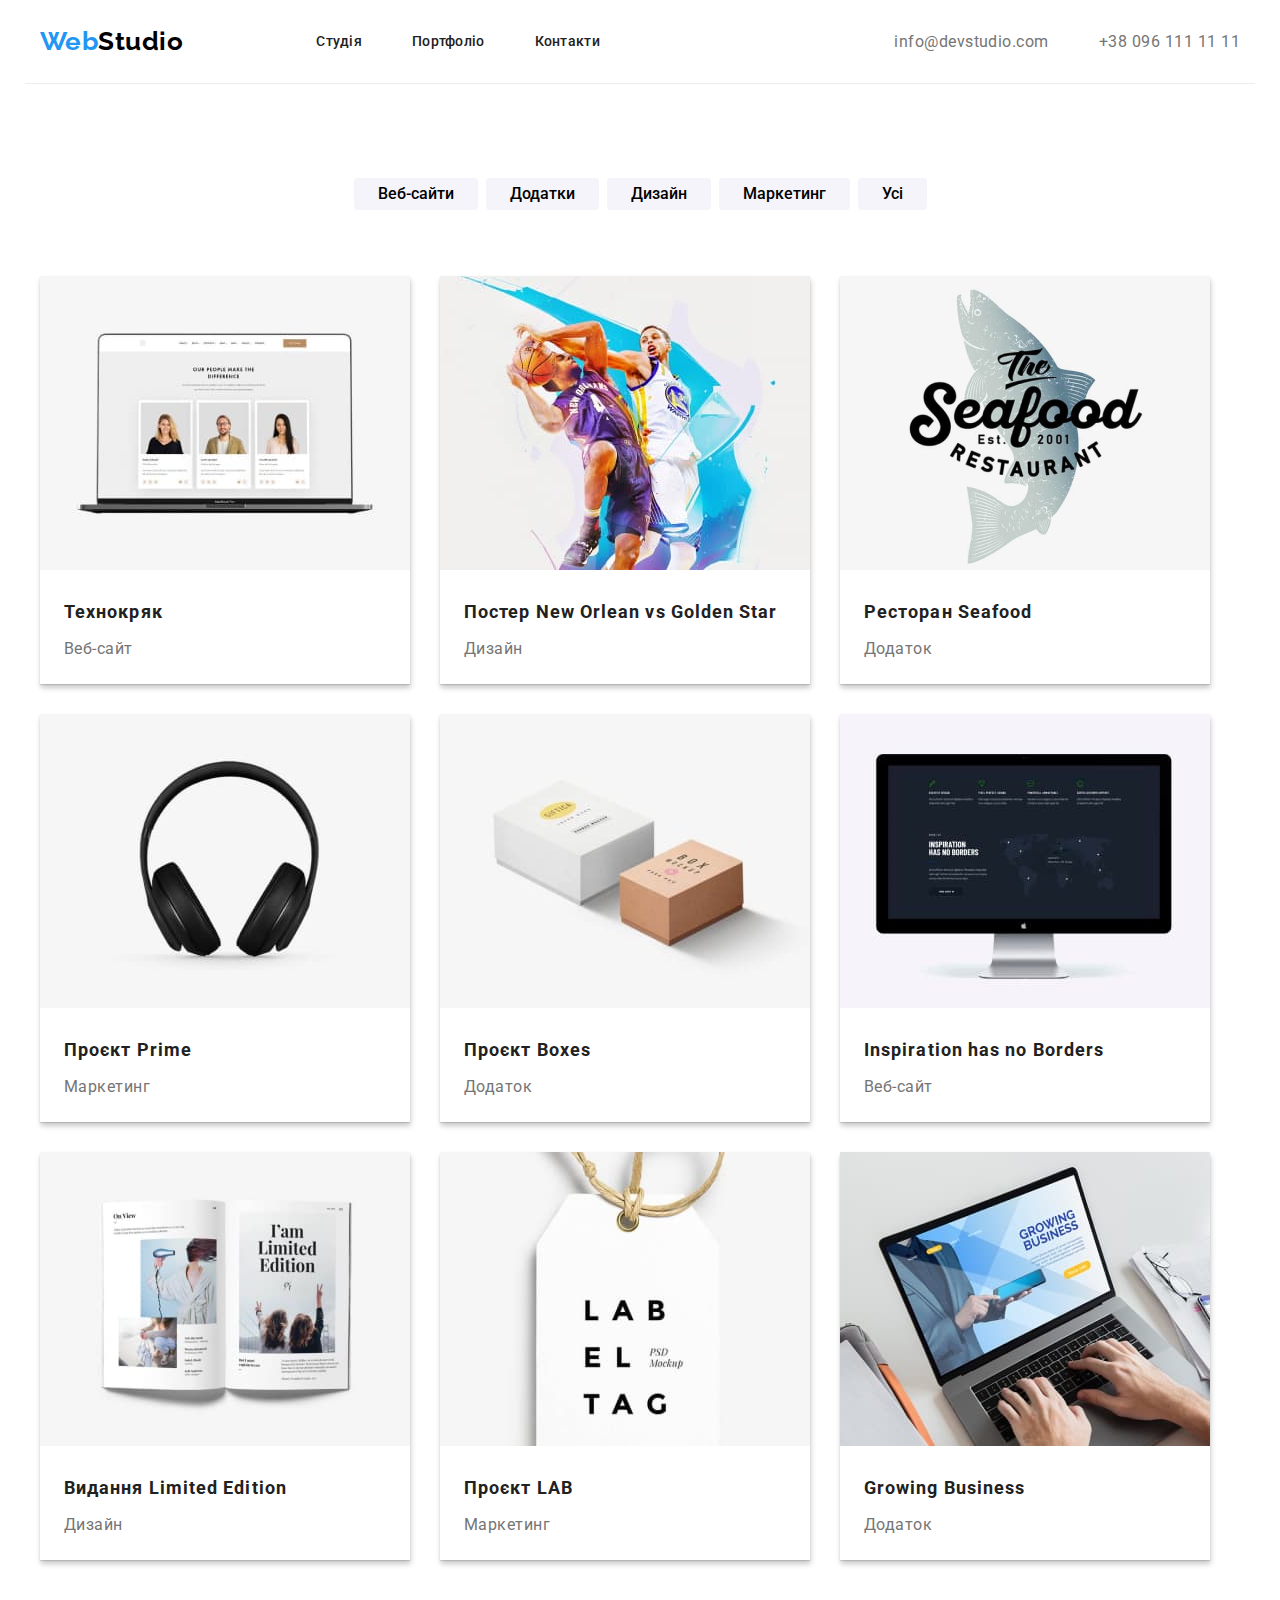
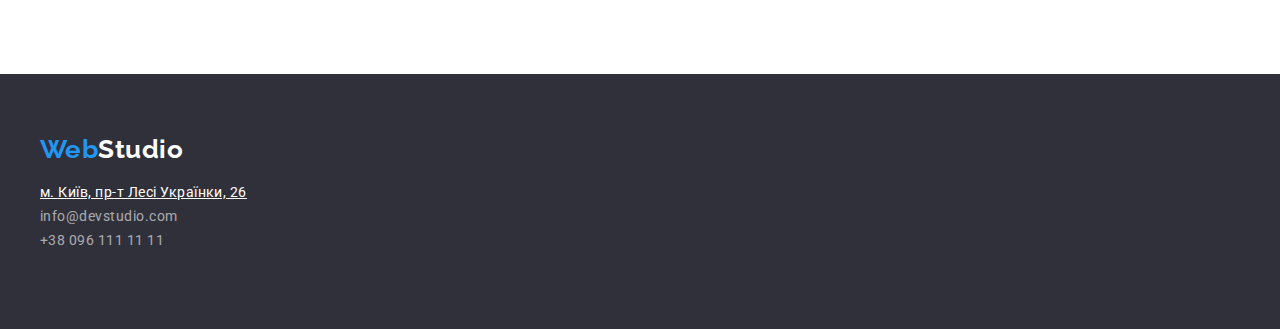
==== portfolio.html @ 69d50f52 "ДЗ" ====
<!DOCTYPE html>
<html lang="uk">
<head>
    <meta charset="UTF-8">
    <meta http-equiv="X-UA-Compatible" content="IE=edge">
    <meta name="viewport" content="width=device-width, initial-scale=1.0">
    <title>Портфоліо</title>
    <link rel="stylesheet" href="./css/style.css">
    <link rel="preconnect" href="https://fonts.googleapis.com">
    <link rel="preconnect" href="https://fonts.gstatic.com" crossorigin>
    <link href="https://fonts.googleapis.com/css2?family=Raleway:wght@700&family=Roboto:wght@400;500;700;900&display=swap"
        rel="stylesheet">
</head>
<body>
    <header class="page-header container">
    
        <nav>
            <div class="main-nav">
                <a href="./index.html" class="logo">
                    <p><span class="logo-web">Web</span>Studio</p>
                </a>
    
                <ul class="site-nav">
                    <li><a href="./index.html" class="link">Студія</a></li>
                    <li><a href="./portfolio.html" class="link">Портфоліо</a></li>
                    <li><a href="" class="link">Контакти</a></li>
                </ul>
            </div>
        </nav>
        <ul class="header-contact">
            <li class="item"><a href="mailto:info@devstudio.com" class="link-contact">info@devstudio.com</a></li>
            <li class="item"><a href="tel:+380961111111" class="link-contact">+38 096 111 11 11</a></li>
        </ul>
            
    </header>


    <main>
        <ul class="portfolio-filter container">
            <li class="items"><BUtton type="button" class="button-filter">Веб-сайти</BUtton></li>
            <li class="items"><BUtton type="button" class="button-filter">Додатки</BUtton></li>
            <li class="items"><BUtton type="button" class="button-filter">Дизайн</BUtton></li>
            <li class="items"><BUtton type="button" class="button-filter">Маркетинг</BUtton></li>
            <li class="items"><BUtton type="button" class="button-filter">Усі</BUtton></li>
        </ul>
        <section class="section-portfolio">
        <ul class="portfolio-list container">
            <li class="items">
                <img src="/images/tehnocryac.jpg" alt="" width="370">
                <h2 class="portfolio-title">Технокряк</h2>
                <p class="portfolio-direction">Веб-сайт</p>
            </li>
            <li class="items">
                <img src="./images/poster.jpg" alt="" width="370">
                <h2 class="portfolio-title">Постер New Orlean vs Golden Star</h2>
                <p class="portfolio-direction">Дизайн</p>
            </li>
            <li class="items">
                <img src="./images/restoran.jpg" alt="" width="370">
                <h2 class="portfolio-title">Ресторан Seafood</h2>
                <p class="portfolio-direction">Додаток</p>
            </li>
            <li class="items">
                <img src="./images/prime.jpg" alt="" width="370">
                <h2 class="portfolio-title">Проєкт Prime</h2>
                <p class="portfolio-direction">Маркетинг</p>
            </li>
            <li class="items">
                <img src="./images/boxes.jpg" alt="" width="370">
                <h2 class="portfolio-title">Проєкт Boxes</h2>
                <p class="portfolio-direction">Додаток</p>
            </li>
            <li class="items">
                <img src="./images/borders.jpg" alt="" width="370">
                <h2 class="portfolio-title">Inspiration has no Borders</h2>
                <p class="portfolio-direction">Веб-сайт</p>
            </li>
            <li class="items">
                <img src="./images/limited.jpg" alt="" width="370">
                <h2 class="portfolio-title">Видання Limited Edition</h2>
                <p class="portfolio-direction">Дизайн</p>
            </li>
            <li class="items">
                <img src="./images/lab.jpg" alt="" width="370">
                <h2 class="portfolio-title">Проєкт LAB</h2>
                <p class="portfolio-direction">Маркетинг</p>
            </li>
            <li class="items">
                <img src="./images/gruwing.jpg" alt="" width="370">
                <h2 class="portfolio-title">Growing Business</h2>
                <p class="portfolio-direction">Додаток</p>
            </li>
        </ul>
        </section>
    </main>
    <footer class="footer">
        <div class="container">
            <a href="./index.html" class="footer-logo"><span class="logo-web">Web</span>Studio</a>
            <address>
                <ul class="footer-contact">
                    <li><a href="https://goo.gl/maps/kA798qE1cDonrKTo9" class="footer-address" target="_blank"
                            rel="noreferrer noopener">м. Київ, пр-т Лесі Українки, 26</a></li>
                    <li class=" "><a href="mailto:info@devstudio.com" class="item">info@devstudio.com</a></li>
                    <li class=" "> <a href="tel:+380961111111" class="item">+38 096 111 11 11</a></li>
                </ul>
            </address>
        </div>
    </footer>
</html>
---- css/style.css ----
/* 000000 */
/* 2196F3 акцент*/
/* 212121 Заголовок */
/* 757575 Текск*/
ul {
    list-style: none;
}
:root{
    --primary-text-color: #757575;
    --title-text-color: #212121;
    --accent-text-color: #2196F3;
}
body{
    font-family: Roboto, sans-serif;
    letter-spacing: 0.03em;
    color: var(--title-text-color);
    margin: 0;
}

.container{
    width: 1200px;
    margin-left: auto;
    margin-right: auto;
    padding-left: 15px;
    padding-right: 15px;
    /* background-color: skyblue; */
}
.main-nav{
    display: flex;
    align-items: center;
}
.site-nav .link{
    font-weight: 500;
    font-size: 14px;
    line-height: 0.9;
    letter-spacing: 0.02em;
    color: var(--title-text-color);
    padding-top: 32px;
    padding-bottom: 32px;
    display: block;
    text-decoration: none;
    /* background-color: tan; */
    
}
.site-nav .link:not(last-child) {
    margin-right: 50px;

}
.site-nav .link:hover, .site-nav .link:focus {
    color: #2196F3;
}
.site-nav{
    display: flex;
    margin-left: 93px;

    margin-top: 0;
    margin-bottom: 0;
    
}
.page-header{
    display: flex;
    align-items: center;
    border-bottom: 1px solid #ECECEC;
    text-decoration: none;
}
.page-header .logo{
    color: #000000;

    font-family: Raleway, sans-serif;

    font-weight: 700;
    font-size: 26px;
    line-height: 1.2;

    text-decoration: none;

}
.logo-web{
color: var(--accent-text-color);

}
.header-contact{
    display: flex;
    margin-left: auto;
    
}
.header-contact .item:first-child{
    margin-right: 50px;
    
}
.header-contact .link-contact{
    color: var(--primary-text-color);

    text-decoration: none;
}
.header-contact .link-contact:hover,.header-contact .link-contact:focus {
    color: var(--accent-text-color);
}


.hero-title{
    color: #fff;

    font-weight: 900;
    font-size: 44px;
    line-height: 1.36;

    letter-spacing: 0.06em;
    text-transform: uppercase;

    margin-top: 0;
    margin-bottom: 30px;
    padding-top: 200px;
}
.hero{
    background: #2F303A;
    text-align: center;
    margin-bottom: 94px;
}

.hero-button{
    background:var(--accent-text-color);
    color: #fff;
    font-family: Roboto, sans-serif;
    font-weight: 700;
    font-size: 16px;
    line-height: 1.88;
    letter-spacing: 0.06em;
    border-radius: 4px;
    border-color: transparent;
    cursor: pointer;

    text-align: center;
    padding: 10px 32px;
    margin-bottom: 200px;
}
/* Нужно не отображать*/
.predominantly{
    /* list-style: none; */
    display: flex;
    margin: 0;
    padding-left: 0;
    margin-bottom: 94px;

}
.predominantly-title{
    display: none;
    list-style: none;
    position: absolute;
    clip: rect(0 0 0 0);
    width: 1px;
    height: 1px;
    margin: -1px;
}
.predominantly-item:not(:last-child){
    margin-right: 30px;
}
.secondary-title{
/* color: var(--title-text-color); */

font-size: 14px;
line-height: 1.15;
text-transform: uppercase;
margin-top: 0;
margin-bottom: 10px;

}
.secondary-text{
    color: var(--primary-text-color);


    font-size: 14px;
    line-height: 1.7;

    margin-bottom: 0;
    margin-top: 0;
}
.section-title {
    font-weight: 700;
    font-size: 36px;
    line-height: 42px;

    color: #212121;

    text-align: center;
    margin: 0 0 50px 0;
}
.galery{
    margin-bottom: 94px;
    padding-left: 0;
    display: flex;
    justify-content: space-between;
}
.section-team-title{
    padding-top: 94px;
}
.team-img{
    margin-bottom: 30px;
    padding-left: 0;
    display: flex;
    /* flex-wrap: wrap; */
    /* width: 270px; */
    margin-right: 0;
    /* background-color: aquamarine; */
    justify-content: space-between;
}

.team-img .item:not(:last-child){
    margin-right: 30px;

}
.team-title{
    /* color: var(--title-text-color); */

    font-weight: 500;
    font-size: 16px;
    line-height: 1.2;

    margin-bottom: 10px;
    text-align: center;


    
}
.team-text{
    color: var(--primary-text-color);


    font-size: 16px;
    line-height: 1.2;
    margin-top: 0;
    margin-bottom: 124px;

    text-align: center;
}

/* Футер */

.footer{
    background: #2F303A;
    padding-top: 60px;
    padding-bottom: 60px;
}
.footer-logo{
    font-family: Raleway, sans-serif;
    text-decoration: none;

    color: #fff;

    font-weight: 700;
    font-size: 26px;
    line-height: 1.2;

    margin-top: 0;
    margin-bottom: 20px;
}
.footer-contact{
    padding-left: 0;
}
.footer-address{
    color: #fff;


    font-size: 14px;
    line-height: 1.71;
    font-style: normal;



}
.footer-contact .item{
    color: rgba(255, 255, 255, 0.6);
    text-decoration: none;
    font-style: normal;

    font-size: 14px;
    line-height: 1.71;


}
.footer-contact .item:hover{
    color: var(--accent-text-color);

}


/* Портфолио */

.portfolio-filter{
    margin-top: 94px;

    display: flex;
    justify-content: center;
}
.portfolio-filter .items:not(:last-child){
    margin-right: 8px;
    margin-bottom: 50px;
}
.section-portfolio{
    margin-bottom: 94px;
}
.portfolio-title{
    /* color: var(--title-text-color); */
    font-weight: 700;
    font-size: 18px;
    line-height: 2;
    letter-spacing: 0.06em;
    margin: 20px 0 4px 24px;
}
.portfolio-direction{
    color: var(--primary-text-color);
    font-size: 16px;
    line-height: 1.87;
    margin-bottom: 20px;
    margin-top: 0;
    margin-left: 24px;
}
.button-filter{
    font-weight: 500;
    font-size: 16px;
    line-height: 1.62;

    padding-left: 22px;
    padding-right: 22px;

    /* color: var(--title-text-color); */
    background-color: #F5F4FA;
    border-radius: 4px;
    border-color: transparent;
    font-family: Roboto, sans-serif;
    cursor: pointer;
}
.button-filter:hover, .button-filter:focus{
    background-color:var(--accent-text-color);
    color: #fff;
}
.portfolio-list{
    display: flex;
    flex-wrap: wrap;
    padding-bottom: 20px;

}
.portfolio-list .items{
    margin-right: 30px;
    margin-bottom: 30px;
    border-bottom: 1px;
    box-shadow: 0px 1px 1px rgba(0, 0, 0, 0.12), 0px 4px 4px rgba(0, 0, 0, 0.06), 1px 4px 6px rgba(0, 0, 0, 0.16);
}
.portfolio-list .items:nth-child(3n){
        margin-right: 0;
}
.portfolio-list .items:nth-last-child(-n+3){
    margin-bottom: 0;
}
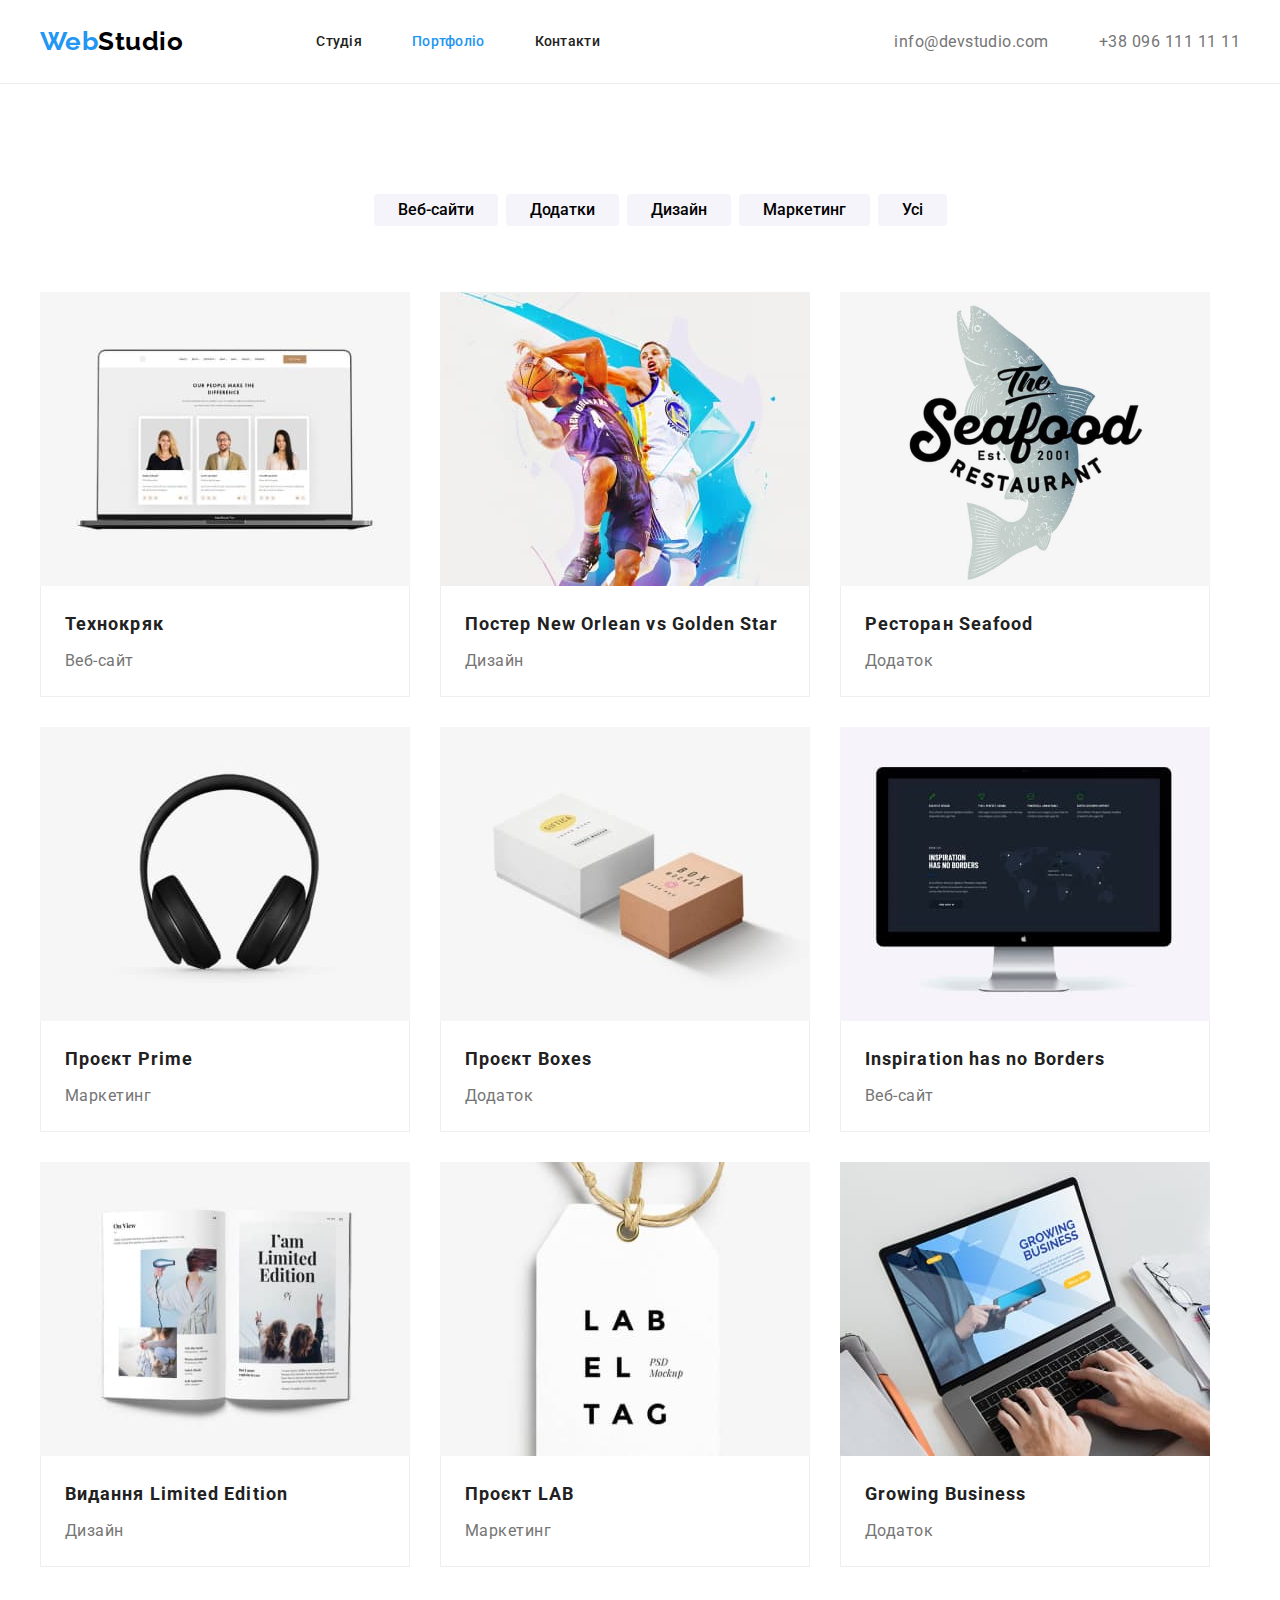
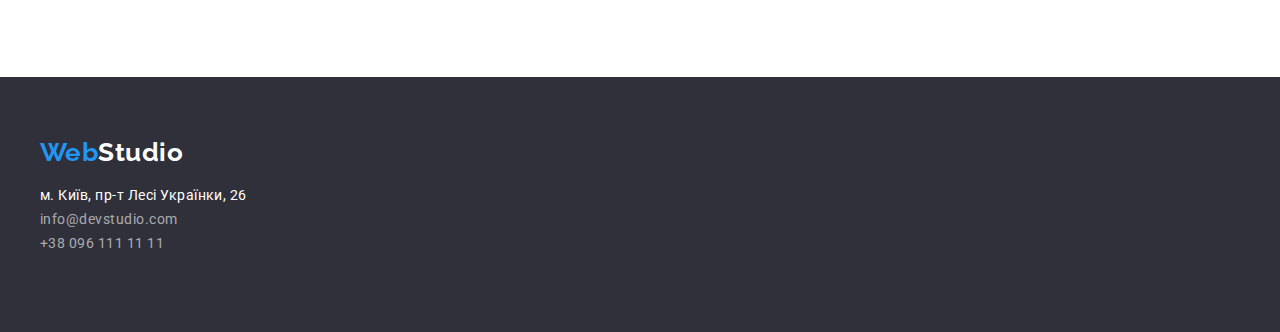
==== commit df690250: "Исправления ментора" ====
--- a/portfolio.html
+++ b/portfolio.html
@@ -12,85 +12,103 @@
         rel="stylesheet">
 </head>
 <body>
-    <header class="page-header container">
+    <header class="page-header">
+        <div class="container page-header-container">
+            <nav>
+                <div class="main-nav">
+                    <a href="./index.html" class="logo">
+                        <p><span class="logo-web">Web</span>Studio</p>
+                    </a>
     
-        <nav>
-            <div class="main-nav">
-                <a href="./index.html" class="logo">
-                    <p><span class="logo-web">Web</span>Studio</p>
-                </a>
-    
-                <ul class="site-nav">
-                    <li><a href="./index.html" class="link">Студія</a></li>
-                    <li><a href="./portfolio.html" class="link">Портфоліо</a></li>
-                    <li><a href="" class="link">Контакти</a></li>
-                </ul>
-            </div>
-        </nav>
-        <ul class="header-contact">
-            <li class="item"><a href="mailto:info@devstudio.com" class="link-contact">info@devstudio.com</a></li>
-            <li class="item"><a href="tel:+380961111111" class="link-contact">+38 096 111 11 11</a></li>
-        </ul>
-            
+                    <ul class="site-nav">
+                        <li><a href="./index.html" class="link">Студія</a></li>
+                        <li><a href="./portfolio.html" class="link currentcolor">Портфоліо</a></li>
+                        <li><a href="" class="link">Контакти</a></li>
+                    </ul>
+                </div>
+            </nav>
+            <ul class="header-contact">
+                <li class="item"><a href="mailto:info@devstudio.com" class="link-contact">info@devstudio.com</a></li>
+                <li class="item"><a href="tel:+380961111111" class="link-contact">+38 096 111 11 11</a></li>
+            </ul>
+        </div>
     </header>
-
-
     <main>
-        <ul class="portfolio-filter container">
+        <section class="section-portfolio section">
+        <div class="container">
+        <ul class="portfolio-filter">
             <li class="items"><BUtton type="button" class="button-filter">Веб-сайти</BUtton></li>
             <li class="items"><BUtton type="button" class="button-filter">Додатки</BUtton></li>
             <li class="items"><BUtton type="button" class="button-filter">Дизайн</BUtton></li>
             <li class="items"><BUtton type="button" class="button-filter">Маркетинг</BUtton></li>
             <li class="items"><BUtton type="button" class="button-filter">Усі</BUtton></li>
         </ul>
-        <section class="section-portfolio">
-        <ul class="portfolio-list container">
+        <ul class="portfolio-list">
             <li class="items">
-                <img src="/images/tehnocryac.jpg" alt="" width="370">
+                <img src="./images/tehnocryac.jpg" alt="" width="370">
+                <div class="portfolio-list-descr">
                 <h2 class="portfolio-title">Технокряк</h2>
                 <p class="portfolio-direction">Веб-сайт</p>
+                </div>
             </li>
             <li class="items">
                 <img src="./images/poster.jpg" alt="" width="370">
+                <div class="portfolio-list-descr">
                 <h2 class="portfolio-title">Постер New Orlean vs Golden Star</h2>
                 <p class="portfolio-direction">Дизайн</p>
+                </div>
             </li>
             <li class="items">
                 <img src="./images/restoran.jpg" alt="" width="370">
+                <div class="portfolio-list-descr">
                 <h2 class="portfolio-title">Ресторан Seafood</h2>
                 <p class="portfolio-direction">Додаток</p>
+                </div>
             </li>
             <li class="items">
                 <img src="./images/prime.jpg" alt="" width="370">
+                <div class="portfolio-list-descr">
                 <h2 class="portfolio-title">Проєкт Prime</h2>
                 <p class="portfolio-direction">Маркетинг</p>
+                </div>
             </li>
             <li class="items">
                 <img src="./images/boxes.jpg" alt="" width="370">
+                <div class="portfolio-list-descr">
                 <h2 class="portfolio-title">Проєкт Boxes</h2>
                 <p class="portfolio-direction">Додаток</p>
+                </div>
             </li>
             <li class="items">
                 <img src="./images/borders.jpg" alt="" width="370">
+                <div class="portfolio-list-descr">
                 <h2 class="portfolio-title">Inspiration has no Borders</h2>
                 <p class="portfolio-direction">Веб-сайт</p>
+                </div>
             </li>
             <li class="items">
                 <img src="./images/limited.jpg" alt="" width="370">
+                <div class="portfolio-list-descr">
                 <h2 class="portfolio-title">Видання Limited Edition</h2>
                 <p class="portfolio-direction">Дизайн</p>
+                </div>
             </li>
             <li class="items">
                 <img src="./images/lab.jpg" alt="" width="370">
+                <div class="portfolio-list-descr">
                 <h2 class="portfolio-title">Проєкт LAB</h2>
                 <p class="portfolio-direction">Маркетинг</p>
+                </div>
             </li>
             <li class="items">
                 <img src="./images/gruwing.jpg" alt="" width="370">
+                <div class="portfolio-list-descr">
                 <h2 class="portfolio-title">Growing Business</h2>
                 <p class="portfolio-direction">Додаток</p>
+                </div>
             </li>
         </ul>
+        </div>
         </section>
     </main>
     <footer class="footer">
--- a/css/style.css
+++ b/css/style.css
@@ -42,6 +42,7 @@
     /* background-color: tan; */
     
 }
+
 .site-nav .link:not(last-child) {
     margin-right: 50px;
 
@@ -57,13 +58,18 @@
     margin-bottom: 0;
     
 }
+.site-nav .currentcolor {
+    color: var(--accent-text-color);
+}
 .page-header{
+     border-bottom: 1px solid #ECECEC;
+    text-decoration: none; 
+}
+.page-header-container{
     display: flex;
     align-items: center;
-    border-bottom: 1px solid #ECECEC;
-    text-decoration: none;
-}
-.page-header .logo{
+}
+.page-header-container .logo{
     color: #000000;
 
     font-family: Raleway, sans-serif;
@@ -88,6 +94,7 @@
     margin-right: 50px;
     
 }
+
 .header-contact .link-contact{
     color: var(--primary-text-color);
 
@@ -115,7 +122,6 @@
 .hero{
     background: #2F303A;
     text-align: center;
-    margin-bottom: 94px;
 }
 
 .hero-button{
@@ -140,7 +146,6 @@
     display: flex;
     margin: 0;
     padding-left: 0;
-    margin-bottom: 94px;
 
 }
 .predominantly-title{
@@ -163,7 +168,11 @@
 text-transform: uppercase;
 margin-top: 0;
 margin-bottom: 10px;
-
+padding-top: 94px ;
+}
+.section{
+    /* padding-top: 94px; */
+    padding-bottom: 94px;
 }
 .secondary-text{
     color: var(--primary-text-color);
@@ -186,14 +195,11 @@
     margin: 0 0 50px 0;
 }
 .galery{
-    margin-bottom: 94px;
     padding-left: 0;
     display: flex;
     justify-content: space-between;
 }
-.section-team-title{
-    padding-top: 94px;
-}
+
 .team-img{
     margin-bottom: 30px;
     padding-left: 0;
@@ -204,11 +210,15 @@
     /* background-color: aquamarine; */
     justify-content: space-between;
 }
-
 .team-img .item:not(:last-child){
     margin-right: 30px;
 
 }
+.team-img .item{
+    box-shadow: 0px 1px 3px rgba(0, 0, 0, 0.12), 0px 1px 1px rgba(0, 0, 0, 0.14), 0px 2px 1px rgba(0, 0, 0, 0.2);
+        border-radius: 0px 0px 4px 4px;
+    }
+
 .team-title{
     /* color: var(--title-text-color); */
 
@@ -259,14 +269,10 @@
 }
 .footer-address{
     color: #fff;
-
-
+    text-decoration: none;
     font-size: 14px;
     line-height: 1.71;
     font-style: normal;
-
-
-
 }
 .footer-contact .item{
     color: rgba(255, 255, 255, 0.6);
@@ -287,17 +293,14 @@
 /* Портфолио */
 
 .portfolio-filter{
-    margin-top: 94px;
-
     display: flex;
     justify-content: center;
+    padding-top: 94px;
 }
 .portfolio-filter .items:not(:last-child){
     margin-right: 8px;
     margin-bottom: 50px;
-}
-.section-portfolio{
-    margin-bottom: 94px;
+
 }
 .portfolio-title{
     /* color: var(--title-text-color); */
@@ -305,7 +308,8 @@
     font-size: 18px;
     line-height: 2;
     letter-spacing: 0.06em;
-    margin: 20px 0 4px 24px;
+    margin: 0px 0 4px 24px;
+    padding-top: 20px;
 }
 .portfolio-direction{
     color: var(--primary-text-color);
@@ -338,13 +342,23 @@
     display: flex;
     flex-wrap: wrap;
     padding-bottom: 20px;
-
+    padding: 0;
+}
+.portfolio-list-descr{
+
+    border-right: 1px solid #EEEEEE;
+    border-left: 1px solid #EEEEEE;
+    border-bottom: 1px solid #EEEEEE;
+}
+.portfolio-list .items img{
+    display: block;
 }
 .portfolio-list .items{
+
     margin-right: 30px;
     margin-bottom: 30px;
-    border-bottom: 1px;
-    box-shadow: 0px 1px 1px rgba(0, 0, 0, 0.12), 0px 4px 4px rgba(0, 0, 0, 0.06), 1px 4px 6px rgba(0, 0, 0, 0.16);
+    /* border-bottom: 1px; */
+    /* box-shadow: 0px 1px 1px rgba(0, 0, 0, 0.12), 0px 4px 4px rgba(0, 0, 0, 0.06), 1px 4px 6px rgba(0, 0, 0, 0.16); */
 }
 .portfolio-list .items:nth-child(3n){
         margin-right: 0;
